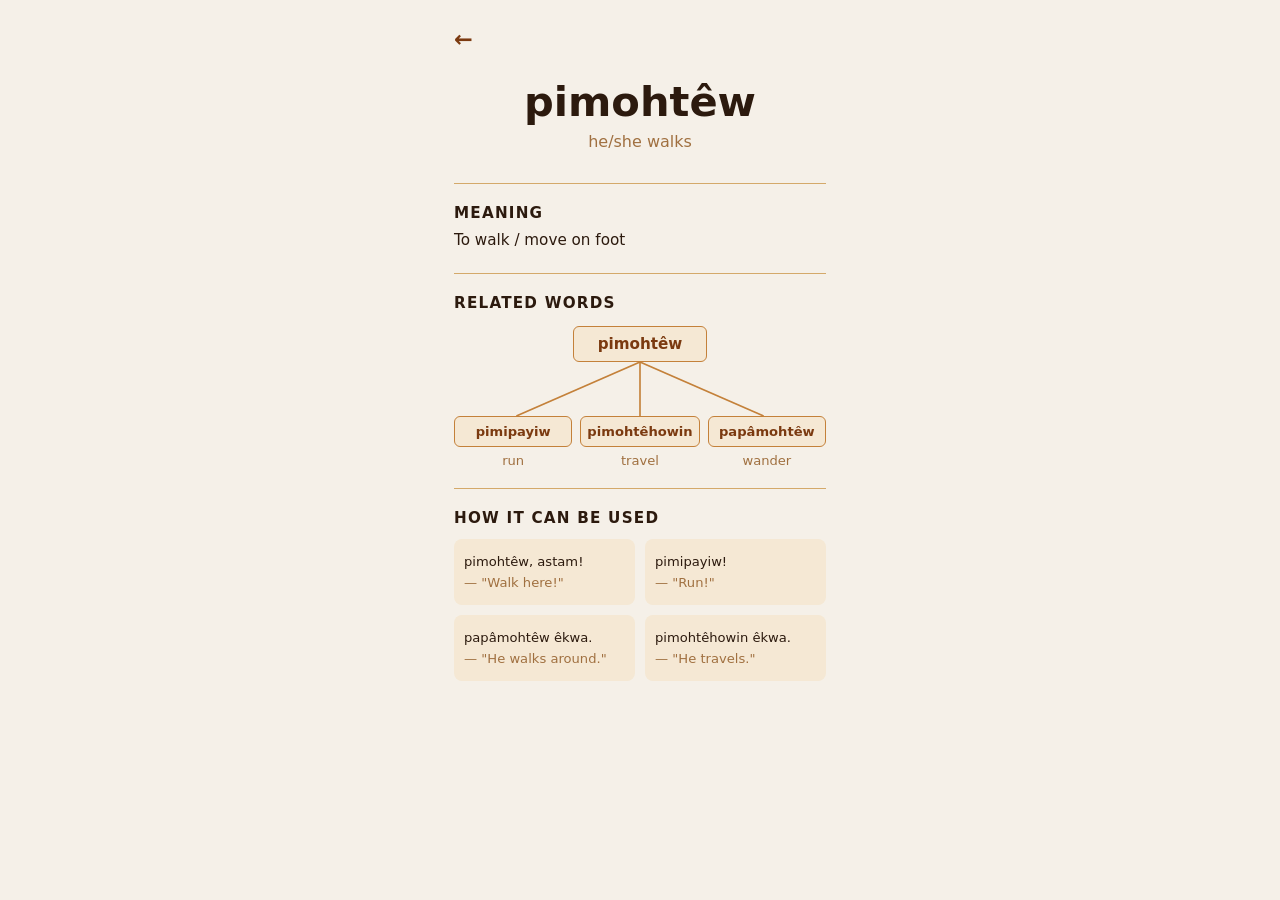
==== definition.html @ f85733f9 "added files from the medium fidelity prototype" ====
<!DOCTYPE html>
<html lang="en">
<head>
  <meta charset="UTF-8" />
  <meta name="viewport" content="width=device-width, initial-scale=1.0" />
  <title>nitôtêm – Definition</title>
  <link rel="stylesheet" href="styles.css" />
  <style>
    /* ── Definition page ── */
    .def-container {
      max-width: 420px;
      margin: 0 auto;
      padding: 28px 24px 64px;
    }

    /* Back arrow */
    .back-btn {
      font-size: 1.4rem;
      color: #7b3a10;
      background: none;
      border: none;
      cursor: pointer;
      padding: 0;
      margin-bottom: 28px;
      line-height: 1;
      display: block;
    }
    .back-btn:hover { color: #a0621e; }

    /* Word heading */
    .def-word {
      font-size: 2.6rem;
      font-weight: 800;
      text-align: center;
      color: #2c1a0e;
      line-height: 1.15;
    }

    .def-gloss {
      font-size: 1rem;
      text-align: center;
      color: #a07040;
      margin-top: 6px;
      margin-bottom: 32px;
    }

    /* Dividers */
    .def-divider {
      border: none;
      border-top: 1px solid #d4a96a;
      margin: 20px 0;
    }

    /* Section label */
    .section-label {
      font-size: 0.95rem;
      font-weight: 600;
      color: #2c1a0e;
      margin-bottom: 6px;
    }

    .section-text {
      font-size: 0.95rem;
      line-height: 1.6;
      color: #2c1a0e;
    }

    /* ── Related words tree ── */
    .tree-wrapper {
      display: flex;
      flex-direction: column;
      align-items: center;
      margin-top: 14px;
    }

    .tree-root {
      background: #f5e8d4;
      border: 1px solid #c4813a;
      border-radius: 6px;
      padding: 8px 24px;
      font-size: 0.95rem;
      font-weight: 600;
      color: #7b3a10;
    }

    .tree-lines {
      width: 100%;
      height: 54px;
      overflow: visible;
    }

    .tree-children {
      display: flex;
      justify-content: space-between;
      width: 100%;
      gap: 8px;
    }

    .tree-child {
      display: flex;
      flex-direction: column;
      align-items: center;
      gap: 6px;
      flex: 1;
    }

    .tree-child-box {
      background: #f5e8d4;
      border: 1px solid #c4813a;
      border-radius: 6px;
      padding: 7px 6px;
      font-size: 0.82rem;
      font-weight: 600;
      color: #7b3a10;
      text-align: center;
      width: 100%;
      cursor: pointer;
      transition: background 0.18s;
    }
    .tree-child-box:hover { background: #edd9b4; }

    .tree-child-gloss {
      font-size: 0.82rem;
      color: #a07040;
      text-align: center;
    }

    /* ── Usage grid ── */
    .usage-grid {
      display: grid;
      grid-template-columns: 1fr 1fr;
      gap: 10px;
      margin-top: 12px;
    }

    .usage-cell {
      background: #f5e8d4;
      border-radius: 8px;
      padding: 12px 10px;
      font-size: 0.82rem;
      line-height: 1.6;
      color: #2c1a0e;
    }

    .usage-cell em {
      color: #a07040;
      font-style: normal;
    }
  </style>
</head>
<body>
  <div class="def-container">

    <!-- Back button -->
    <button class="back-btn" onclick="history.back()" aria-label="Go back">&#8592;</button>

    <!-- Word & gloss -->
    <div class="def-word" id="defWord"></div>
    <div class="def-gloss" id="defGloss"></div>

    <hr class="def-divider" />

    <!-- Meaning -->
    <div class="section-label">Meaning</div>
    <div class="section-text" id="defMeaning"></div>

    <hr class="def-divider" />

    <!-- Related words tree -->
    <div class="section-label">Related words</div>

    <div class="tree-wrapper">
      <div class="tree-root" id="treeRoot"></div>

      <svg class="tree-lines" viewBox="0 0 340 54" preserveAspectRatio="none">
        <line x1="170" y1="0" x2="57"  y2="54" stroke="#c4813a" stroke-width="1.5"/>
        <line x1="170" y1="0" x2="170" y2="54" stroke="#c4813a" stroke-width="1.5"/>
        <line x1="170" y1="0" x2="283" y2="54" stroke="#c4813a" stroke-width="1.5"/>
      </svg>

      <div class="tree-children">
        <div class="tree-child">
          <div class="tree-child-box" id="child0"></div>
          <div class="tree-child-gloss" id="childGloss0"></div>
        </div>
        <div class="tree-child">
          <div class="tree-child-box" id="child1"></div>
          <div class="tree-child-gloss" id="childGloss1"></div>
        </div>
        <div class="tree-child">
          <div class="tree-child-box" id="child2"></div>
          <div class="tree-child-gloss" id="childGloss2"></div>
        </div>
      </div>
    </div>

    <hr class="def-divider" />

    <!-- How it can be used -->
    <div class="section-label">How it can be used</div>

    <div class="usage-grid">
      <div class="usage-cell" id="usage0"></div>
      <div class="usage-cell" id="usage1"></div>
      <div class="usage-cell" id="usage2"></div>
      <div class="usage-cell" id="usage3"></div>
    </div>

  </div>

  <script src="app.js"></script>
</body>
</html>
---- styles.css ----
/* ── Reset & Base ── */
*, *::before, *::after {
  box-sizing: border-box;
  margin: 0;
  padding: 0;
}

/* ── Search row with mic button ── */
.search-row {
  display: flex;
  gap: 8px;
  align-items: center;
}

.search-row input {
  flex: 1;
}

.mic-btn {
  flex-shrink: 0;
  width: 46px;
  height: 46px;
  padding: 0;
  border-radius: 50%;
  font-size: 1.2rem;
  display: flex;
  align-items: center;
  justify-content: center;
  background: #e8e0d8;
  color: #5a3e2b;
  border: none;
  cursor: pointer;
  transition: background 0.18s;
}

.mic-btn:hover {
  background: #d4c9bc;
}

body {
  font-family: 'Segoe UI', system-ui, sans-serif;
  background: #f5f0e8;
  color: #2c1a0e;
  min-height: 100vh;
}

/* ── Layout ── */
.container {
  max-width: 480px;
  margin: 0 auto;
  padding: 32px 20px 64px;
  display: flex;
  flex-direction: column;
  gap: 16px;
}

/* ── Header / App Title ── */
.header {
  font-size: 1.6rem;
  font-weight: 700;
  color: #7b3a10;
  padding-bottom: 10px;
  border-bottom: 3px solid #c4813a;
  margin-bottom: 4px;
  letter-spacing: 0.02em;
}

/* ── Cards ── */
.card {
  background: #fff;
  border-radius: 14px;
  padding: 20px;
  box-shadow: 0 2px 10px rgba(0,0,0,0.08);
  display: flex;
  flex-direction: column;
  gap: 14px;
}

.card h2 {
  font-size: 1.3rem;
  color: #7b3a10;
  font-weight: 700;
}

.card strong {
  font-size: 0.85rem;
  color: #7b3a10;
  text-transform: uppercase;
  letter-spacing: 0.07em;
  font-weight: 700;
}

/* ── Inputs ── */
input[type="text"],
input[type="password"],
input:not([type]) {
  width: 100%;
  padding: 12px 16px;
  border: 2px solid #d4a96a;
  border-radius: 9px;
  font-size: 1rem;
  background: #fffaf4;
  color: #2c1a0e;
  font-family: inherit;
  outline: none;
  transition: border-color 0.2s, box-shadow 0.2s;
}

input:focus {
  border-color: #7b3a10;
  background: #fff;
  box-shadow: 0 0 0 3px rgba(123,58,16,0.12);
}

input::placeholder {
  color: #a07040;
}

/* ── Buttons ── */
button {
  padding: 10px 18px;
  border: none;
  border-radius: 8px;
  font-size: 0.95rem;
  font-weight: 600;
  font-family: inherit;
  cursor: pointer;
  background: #c4813a;
  color: #fff;
  transition: background 0.18s, transform 0.1s;
}

button:hover {
  background: #a0621e;
}

button:active {
  transform: scale(0.97);
}

button.secondary {
  background: #fff;
  color: #7b3a10;
  border: 2px solid #c4813a;
}

button.secondary:hover {
  background: #f5e8d4;
}

/* Button groups inside cards */
.card > div {
  display: flex;
  flex-wrap: wrap;
  gap: 8px;
}

/* ── Section labels ── */
.section-label {
  font-size: 0.85rem;
  font-weight: 700;
  text-transform: uppercase;
  letter-spacing: 0.08em;
  color: #7b3a10;
  margin-top: 4px;
}

/* ── Category grid ── */
.category-grid {
  display: grid;
  grid-template-columns: 1fr 1fr;
  gap: 12px;
}

.category-tile {
  aspect-ratio: 1 / 1;
  background: #e8e0d4;
  color: #2c1a0e;
  border-radius: 12px;
  font-size: 0.95rem;
  font-weight: 600;
  padding: 16px;
  text-align: center;
  display: flex;
  align-items: center;
  justify-content: center;
  border: none;
  cursor: pointer;
  transition: background 0.18s, transform 0.1s;
  line-height: 1.3;
}

.category-tile:hover {
  background: #d4c8b8;
}

.category-tile:active {
  transform: scale(0.97);
}

/* ── Recently viewed ── */
.empty-recent {
  color: #a07040;
  font-size: 0.95rem;
  padding: 10px 0;
}

/* ── Search results ── */
#results {
  display: flex;
  flex-direction: column;
  gap: 8px;
}

.list-item {
  background: #fff;
  border: 2px solid #e8d4b8;
  border-radius: 10px;
  padding: 14px 18px;
  cursor: pointer;
  font-size: 1rem;
  color: #2c1a0e;
  transition: border-color 0.18s, background 0.18s;
}

.list-item:hover {
  border-color: #c4813a;
  background: #fffaf4;
}

/* ── Word detail page ── */
.word-title {
  font-size: 2.2rem;
  font-weight: 800;
  color: #7b3a10;
  line-height: 1.2;
}

.word-sub {
  font-size: 1rem;
  color: #a07040;
  font-style: italic;
  margin-top: 2px;
}

.section {
  background: #fff;
  border-radius: 12px;
  padding: 18px 20px;
  box-shadow: 0 2px 8px rgba(0,0,0,0.07);
  display: flex;
  flex-direction: column;
  gap: 8px;
}

.section-title {
  font-size: 0.8rem;
  font-weight: 700;
  text-transform: uppercase;
  letter-spacing: 0.1em;
  color: #c4813a;
}

.definition {
  font-size: 1.05rem;
  line-height: 1.6;
  color: #2c1a0e;
}

.related {
  display: flex;
  flex-wrap: wrap;
  gap: 8px;
}

.related span {
  background: #f5e8d4;
  color: #7b3a10;
  border-radius: 20px;
  padding: 5px 14px;
  font-size: 0.9rem;
  font-weight: 500;
  cursor: pointer;
  border: 1.5px solid #d4a96a;
  transition: background 0.15s;
}

.related span:hover {
  background: #e8d0a8;
}

/* -- Hamburger menu -- */
/* Sidebar menu */
.side-menu {
  position: fixed;
  top: 0;
  left: -260px;
  width: 240px;
  height: 100%;
  background: #fffaf4;
  box-shadow: 2px 0 12px rgba(0,0,0,0.15);
  padding: 20px;
  display: flex;
  flex-direction: column;
  gap: 14px;
  transition: left 0.25s ease;
  z-index: 1000;
}

.side-menu.open {
  left: 0;
}

.side-menu a {
  text-decoration: none;
  color: #7b3a10;
  font-weight: 600;
  padding: 10px;
  border-radius: 8px;
  cursor: pointer;
}

.side-menu a:hover {
  background: #f3e2c7;
}

/* Close button */
.close-btn {
  align-self: flex-end;
  font-size: 1.2rem;
  background: none;
  border: none;
  cursor: pointer;
}

/* Overlay (dark background when menu is open) */
.overlay {
  position: fixed;
  top: 0;
  left: 0;
  width: 100%;
  height: 100%;
  background: rgba(0,0,0,0.3);
  opacity: 0;
  pointer-events: none;
  transition: opacity 0.25s ease;
  z-index: 999;
}

.overlay.show {
  opacity: 1;
  pointer-events: all;
}
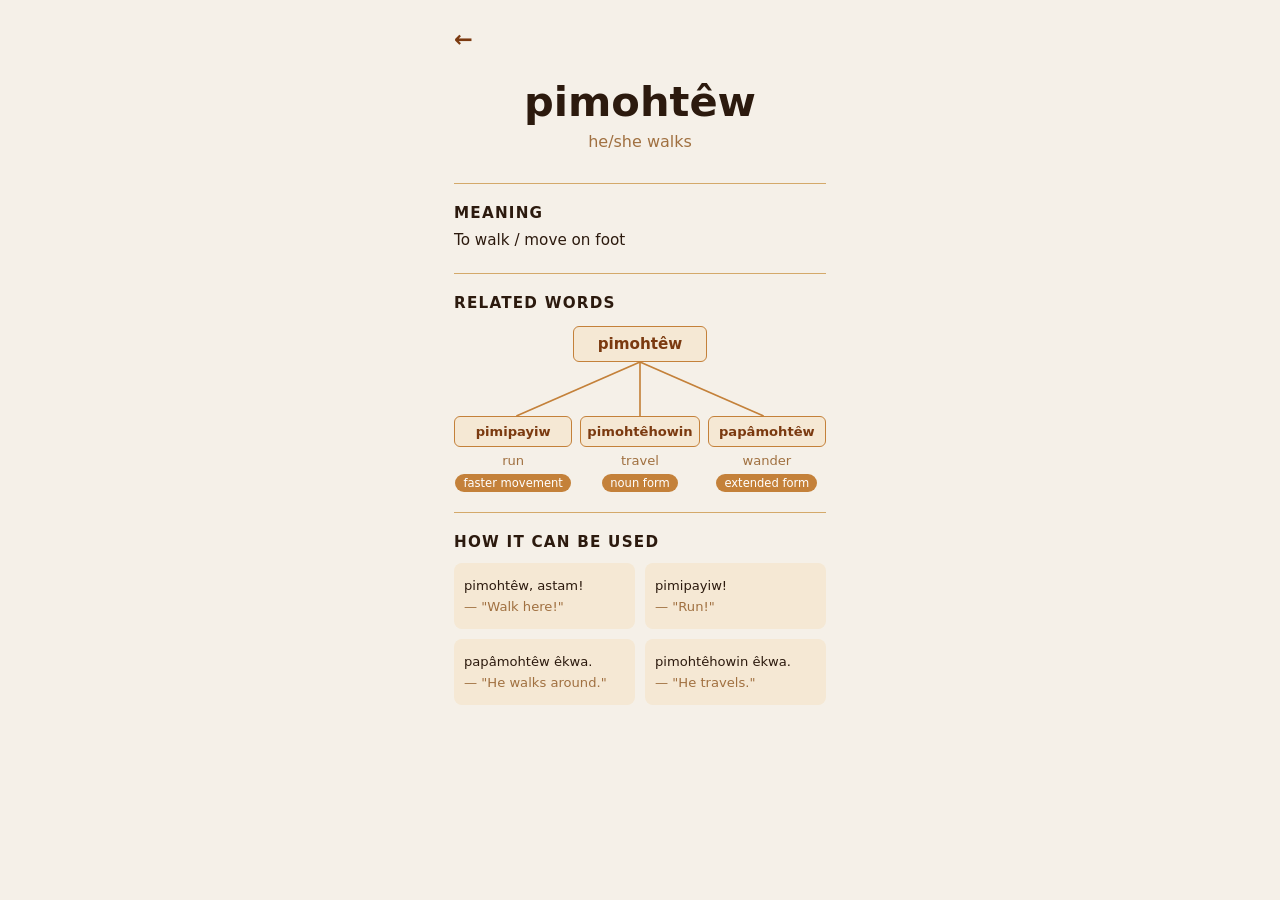
==== commit 2b9490c0: "feat: added labels to words" ====
--- a/definition.html
+++ b/definition.html
@@ -125,6 +125,16 @@
       text-align: center;
     }
 
+    .tree-child-relation {
+      font-size: 0.72rem;
+      color: #fff;
+      background: #c4813a;
+      border-radius: 20px;
+      padding: 2px 8px;
+      text-align: center;
+      white-space: nowrap;
+    }
+
     /* ── Usage grid ── */
     .usage-grid {
       display: grid;
@@ -182,14 +192,17 @@
         <div class="tree-child">
           <div class="tree-child-box" id="child0"></div>
           <div class="tree-child-gloss" id="childGloss0"></div>
+          <div class="tree-child-relation" id="childRelation0"></div>
         </div>
         <div class="tree-child">
           <div class="tree-child-box" id="child1"></div>
           <div class="tree-child-gloss" id="childGloss1"></div>
+          <div class="tree-child-relation" id="childRelation1"></div>
         </div>
         <div class="tree-child">
           <div class="tree-child-box" id="child2"></div>
           <div class="tree-child-gloss" id="childGloss2"></div>
+          <div class="tree-child-relation" id="childRelation2"></div>
         </div>
       </div>
     </div>
@@ -206,8 +219,42 @@
       <div class="usage-cell" id="usage3"></div>
     </div>
 
+    <div id="addToLessonWrap" style="display:none; margin-top: 28px;">
+      <button onclick="addCurrentWordToLesson()" style="width:100%; padding:16px; background:#7b3a10; color:#fff; border:none; border-radius:12px; font-size:1rem; font-weight:600; cursor:pointer; transition:background 0.18s;" onmouseover="this.style.background='#a0621e'" onmouseout="this.style.background='#7b3a10'">Add to Lesson</button>
+    </div>
+
   </div>
 
   <script src="app.js"></script>
+  <script>
+    (function() {
+      const role = localStorage.getItem('userRole') || 'student';
+      
+      // Check the URL to see if we arrived here from an add mode search
+      const params = new URLSearchParams(window.location.search);
+      const isAddMode = params.get("addMode") === "1";
+
+      // Only show the button if they are an educator AND they are in add mode
+      if (role === 'educator' && isAddMode) {
+        var wrap = document.getElementById('addToLessonWrap');
+        if (wrap) wrap.style.display = 'block';
+      }
+      })();
+
+    function addCurrentWordToLesson() {
+      const wordKey = localStorage.getItem('selectedWord');
+      if (wordKey) {
+        let lessonWords = JSON.parse(localStorage.getItem('currentLessonWords') || '[]');
+        
+        // Add word if it's not already in the array
+        if (!lessonWords.includes(wordKey)) {
+          lessonWords.push(wordKey);
+          localStorage.setItem('currentLessonWords', JSON.stringify(lessonWords));
+        }
+      }
+      // Send the user back to the search page they just came from
+      history.back();
+    }
+  </script>
 </body>
 </html>
